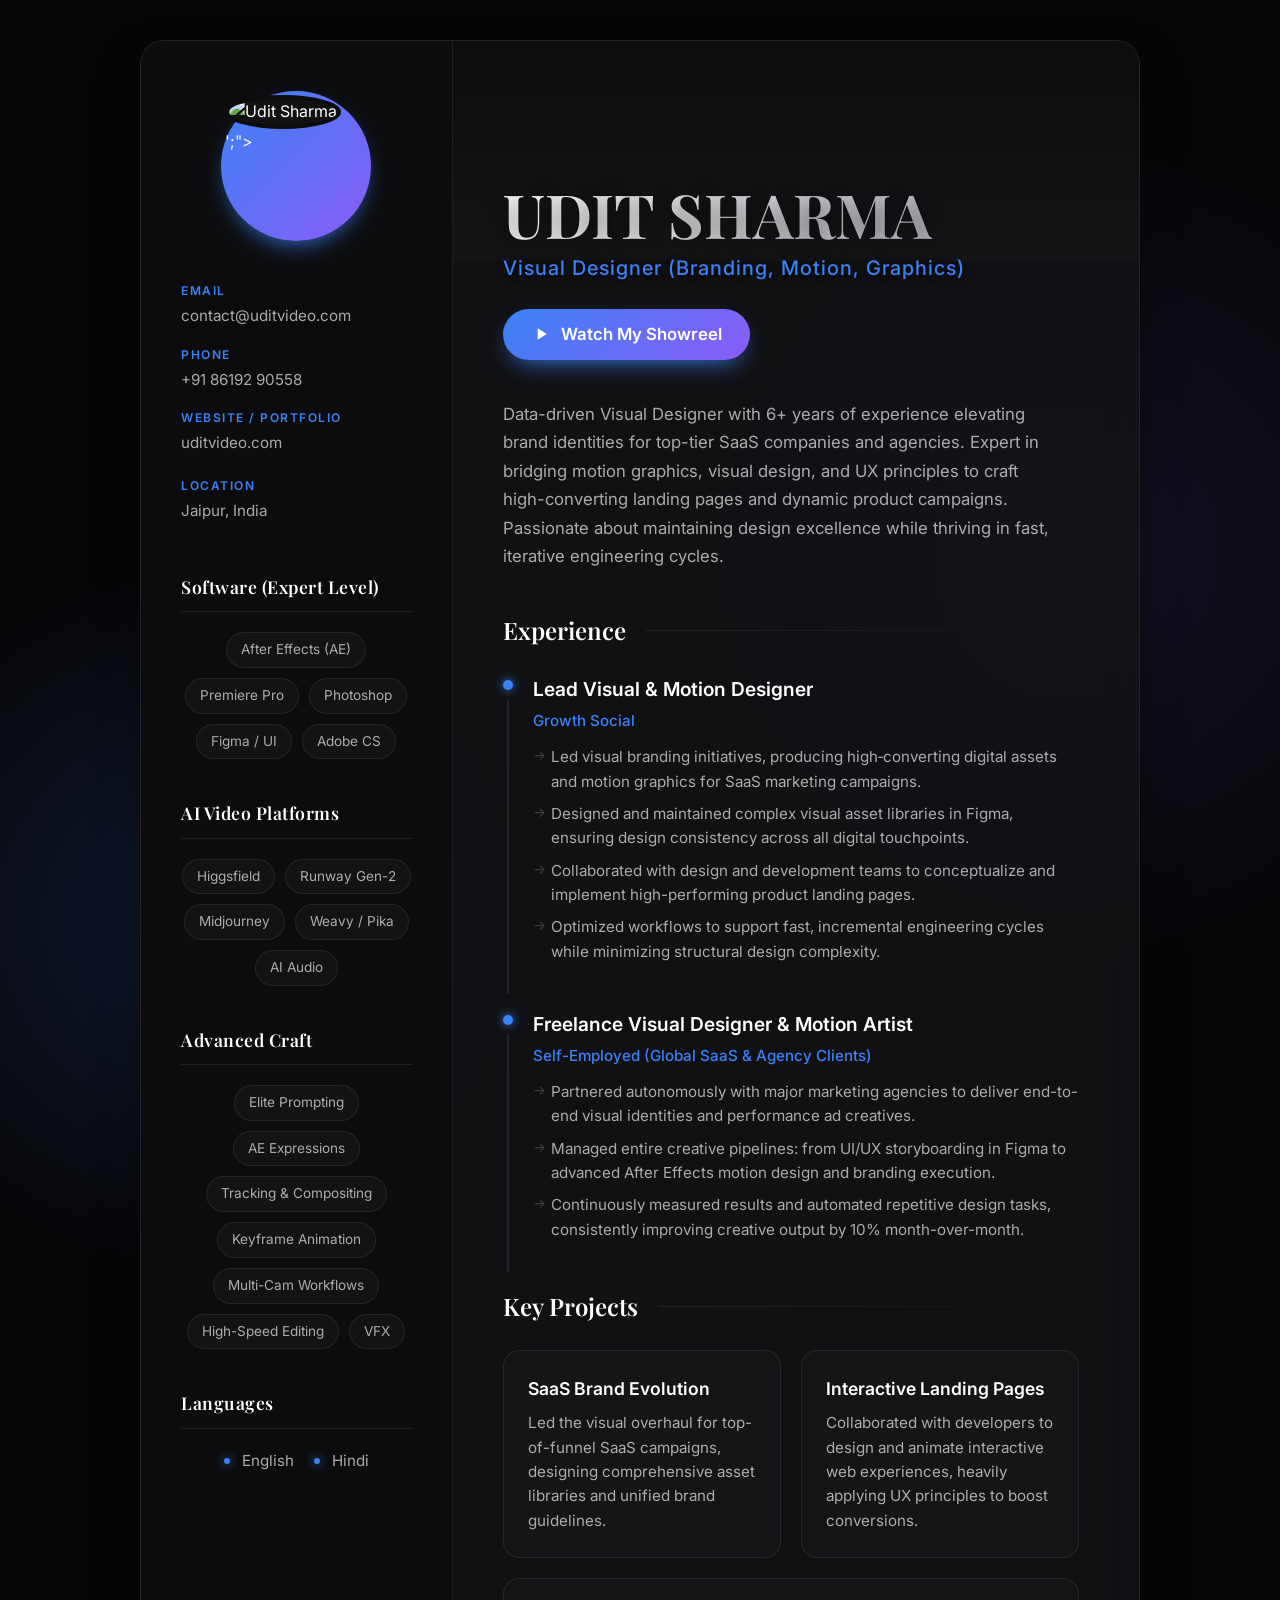
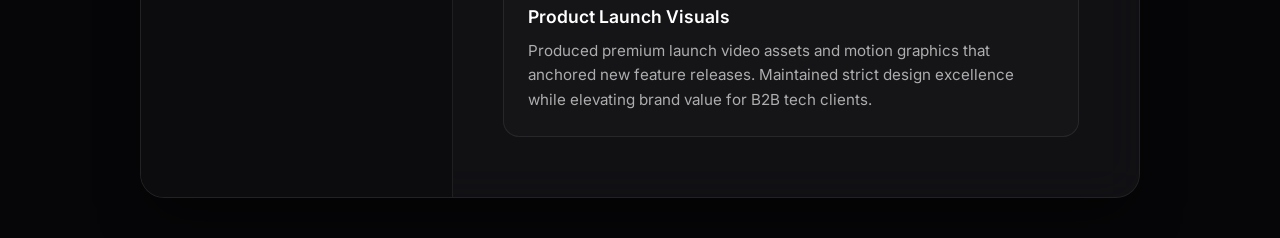
==== resume.html @ 6cc9e0fa "Initial commit of Million-Dollar Portfolio" ====
<!DOCTYPE html>
<html lang="en">
<head>
    <meta charset="UTF-8">
    <meta name="viewport" content="width=device-width, initial-scale=1.0">
    <title>Udit Sharma | AI Video Engineer & Visual Designer</title>
    <link href="https://fonts.googleapis.com/css2?family=Inter:wght@300;400;500;600;700&family=Playfair+Display:ital,wght@0,400;0,600;0,700;1,400&display=swap" rel="stylesheet">
    <style>
        :root {
            --font-heading: 'Playfair Display', serif;
            --font-body: 'Inter', sans-serif;
            --bg-color: #060608;
            --surface-color: #0c0c0e;
            --text-main: #ffffff;
            --text-muted: rgba(255, 255, 255, 0.65);
            --accent-color: #3b82f6;
            --accent-glow: rgba(59, 130, 246, 0.15);
            --border-color: rgba(255, 255, 255, 0.08);
        }

        h1, h2, h3, h4, h5, h6, .name, .section-title, .section-title-sm {
            font-family: var(--font-heading) !important;
        }

        * {
            margin: 0;
            padding: 0;
            box-sizing: border-box;
        }

        body {
            font-family: var(--font-body);
            background-color: var(--bg-color);
            -webkit-print-color-adjust: exact;
            print-color-adjust: exact;
            color: var(--text-main);
            line-height: 1.6;
            -webkit-font-smoothing: antialiased;
            background-image: 
                radial-gradient(circle at 15% 50%, var(--accent-glow), transparent 25%),
                radial-gradient(circle at 85% 30%, rgba(139, 92, 246, 0.1), transparent 25%);
            min-height: 100vh;
            display: flex;
            justify-content: center;
            padding: 40px 20px;
        }

        .resume-container {
            max-width: 1000px;
            width: 100%;
            background: rgba(21, 21, 24, 0.7);
            backdrop-filter: blur(20px);
            border: 1px solid var(--border-color);
            border-radius: 24px;
            display: grid;
            grid-template-columns: 1fr 2.2fr;
            overflow: hidden;
            box-shadow: 0 25px 50px -12px rgba(0, 0, 0, 0.5);
            animation: fadeIn 0.8s ease-out;
        }

        @keyframes fadeIn {
            from { opacity: 0; transform: translateY(20px); }
            to { opacity: 1; transform: translateY(0); }
        }

        /* --- Left Column --- */
        .sidebar {
            background-color: var(--surface-color);
            padding: 50px 40px;
            border-right: 1px solid var(--border-color);
            position: relative;
            z-index: 10;
        }

        .profile-container {
            width: 150px;
            height: 150px;
            margin: 0 auto 40px auto;
            border-radius: 50%;
            padding: 4px;
            background: linear-gradient(135deg, var(--accent-color), #8b5cf6);
            box-shadow: 0 10px 25px -10px var(--accent-color);
        }

        .profile-img {
            width: 100%;
            height: 100%;
            border-radius: 50%;
            object-fit: cover;
            border: 4px solid var(--surface-color);
            background-color: #111; /* Fallback if missing */
        }

        .contact-info {
            margin-bottom: 50px;
        }

        .contact-item {
            margin-bottom: 16px;
            display: flex;
            flex-direction: column;
            text-decoration: none;
            color: var(--text-muted);
            font-size: 0.95rem;
            transition: color 0.3s;
        }

        .contact-item:hover {
            color: var(--text-main);
        }

        .contact-label {
            font-size: 0.75rem;
            text-transform: uppercase;
            letter-spacing: 1.5px;
            color: var(--accent-color);
            margin-bottom: 4px;
            font-weight: 600;
        }

        .section-title-sm {
            font-size: 1.1rem;
            font-weight: 600;
            margin-bottom: 20px;
            padding-bottom: 10px;
            border-bottom: 1px solid var(--border-color);
            color: var(--text-main);
            letter-spacing: 0.5px;
        }

        .pill-list {
            display: flex;
            flex-wrap: wrap;
            gap: 10px;
            margin-bottom: 40px;
        }

        .pill {
            background: rgba(255, 255, 255, 0.03);
            border: 1px solid var(--border-color);
            padding: 6px 14px;
            border-radius: 20px;
            font-size: 0.85rem;
            color: var(--text-muted);
            transition: all 0.3s ease;
            cursor: default;
        }

        .pill:hover {
            background: var(--accent-color);
            color: white;
            border-color: var(--accent-color);
            transform: translateY(-2px);
        }

        .language-item {
            display: flex;
            align-items: center;
            margin-bottom: 12px;
            font-size: 0.95rem;
            color: var(--text-muted);
        }
        
        .language-item::before {
            content: '';
            width: 6px;
            height: 6px;
            background: var(--accent-color);
            border-radius: 50%;
            margin-right: 12px;
            box-shadow: 0 0 10px var(--accent-color);
        }

        /* --- Right Column --- */
        .main-content {
            position: relative;
            background: rgba(21, 21, 24, 0.4);
        }

        .cover-image-container {
            width: 100%;
            height: 220px;
            position: relative;
            background-color: #0c0c0e; /* Fallback */
        }

        .cover-img {
            width: 100%;
            height: auto;
            position: absolute;
            top: -150px;
            left: 0;
            opacity: 0.8;
            mix-blend-mode: lighten;
        }

        .cover-gradient {
            position: absolute;
            inset: 0;
            background: linear-gradient(to bottom, transparent 0%, rgba(21, 21, 24, 1) 100%);
        }

        .content-inner {
            padding: 0 60px 60px 50px;
            position: relative;
            z-index: 5;
            margin-top: -80px;
        }

        .header {
            margin-bottom: 25px;
        }

        .name {
            font-size: 3.8rem;
            font-weight: 700;
            line-height: 1.1;
            margin-bottom: 4px;
            background: linear-gradient(to right, #ffffff, #a1a1aa);
            -webkit-background-clip: text;
            -webkit-text-fill-color: transparent;
            text-shadow: 0 4px 20px rgba(0,0,0,0.5);
        }

        .title {
            font-size: 1.25rem;
            color: var(--accent-color);
            font-weight: 500;
            letter-spacing: 1px;
            text-shadow: 0 2px 10px rgba(0,0,0,0.5);
        }

        .showreel-btn {
            display: inline-flex;
            align-items: center;
            gap: 10px;
            background: linear-gradient(135deg, var(--accent-color), #8b5cf6);
            color: white;
            text-decoration: none;
            padding: 12px 28px;
            border-radius: 30px;
            font-weight: 600;
            font-size: 1.05rem;
            margin-bottom: 40px;
            transition: transform 0.3s, box-shadow 0.3s;
            box-shadow: 0 10px 25px -10px var(--accent-color);
        }

        .showreel-btn:hover {
            transform: translateY(-3px);
            box-shadow: 0 15px 30px -10px var(--accent-color);
        }

        .showreel-btn svg {
            width: 20px;
            height: 20px;
            fill: currentColor;
        }

        .summary {
            font-size: 1.05rem;
            color: var(--text-muted);
            margin-bottom: 40px;
            max-width: 95%;
            line-height: 1.7;
        }

        .section-title {
            font-size: 1.5rem;
            font-weight: 600;
            margin-bottom: 25px;
            display: flex;
            align-items: center;
        }

        .section-title::after {
            content: '';
            flex: 1;
            height: 1px;
            background: linear-gradient(to right, var(--border-color), transparent);
            margin-left: 20px;
        }

        .timeline-item {
            position: relative;
            padding-left: 30px;
            margin-bottom: 45px;
        }

        .timeline-item::before {
            content: '';
            position: absolute;
            left: 0;
            top: 6px;
            width: 10px;
            height: 10px;
            border-radius: 50%;
            background: var(--accent-color);
            box-shadow: 0 0 10px var(--accent-color);
        }

        .timeline-item::after {
            content: '';
            position: absolute;
            left: 4px;
            top: 25px;
            bottom: -30px;
            width: 2px;
            background: var(--border-color);
        }

        .timeline-item:last-child::after {
            display: none;
        }

        .job-title {
            font-size: 1.2rem;
            font-weight: 600;
            margin-bottom: 4px;
        }

        .company {
            font-size: 0.95rem;
            color: var(--accent-color);
            margin-bottom: 12px;
            font-weight: 500;
        }

        .task-list {
            list-style: none;
        }

        .task-list li {
            color: var(--text-muted);
            margin-bottom: 8px;
            font-size: 0.95rem;
            position: relative;
            padding-left: 18px;
            transition: color 0.2s;
        }

        .task-list li:hover {
            color: var(--text-main);
        }

        .task-list li::before {
            content: '→';
            position: absolute;
            left: 0;
            color: rgba(255,255,255,0.2);
            font-size: 0.9em;
        }

        .project-grid {
            display: grid;
            grid-template-columns: 1fr 1fr;
            gap: 20px;
        }

        .project-card {
            background: rgba(255, 255, 255, 0.02);
            border: 1px solid var(--border-color);
            border-radius: 16px;
            padding: 24px;
            transition: transform 0.3s ease, background 0.3s ease, border-color 0.3s ease;
            position: relative;
            overflow: hidden;
        }

        .project-card::before {
            content: '';
            position: absolute;
            top: 0; left: 0; right: 0; height: 3px;
            background: linear-gradient(90deg, var(--accent-color), #8b5cf6);
            opacity: 0;
            transition: opacity 0.3s ease;
        }

        .project-card:hover {
            transform: translateY(-5px);
            background: rgba(255, 255, 255, 0.04);
            border-color: rgba(255, 255, 255, 0.1);
        }

        .project-card:hover::before {
            opacity: 1;
        }

        .project-name {
            font-size: 1.1rem;
            font-weight: 600;
            margin-bottom: 8px;
            color: #fff;
        }

        .project-desc {
            font-size: 0.95rem;
            color: var(--text-muted);
        }

        @media (max-width: 850px) {
            .resume-container {
                grid-template-columns: 1fr;
            }
            .sidebar {
                border-right: none;
                border-bottom: 1px solid var(--border-color);
                display: flex;
                flex-direction: column;
                align-items: center;
                text-align: center;
            }
            .profile-container {
                margin: 0 auto 30px auto;
            }
            .content-inner {
                padding: 0 40px 40px 40px;
            }
            body {
                padding: 20px 10px;
            }
            .project-grid {
                grid-template-columns: 1fr;
            }
        }

        @page {
            size: A4 portrait;
            margin: 0;
        }
        @media print {
            * {
                -webkit-print-color-adjust: exact !important;
                color-adjust: exact !important;
                print-color-adjust: exact !important;
                box-shadow: none !important;
                text-shadow: none !important;
                backdrop-filter: none !important;
            }
            body {
                background-color: var(--bg-color) !important;
                background-image: none !important;
                padding: 40px !important;
                zoom: 0.75;
            }
            .resume-container {
                max-width: 1000px !important;
                width: 1000px !important;
                margin: 0 auto;
                border: none !important;
                background: #151518 !important;
            }
            .name {
                background: transparent !important;
                -webkit-background-clip: border-box !important;
                -webkit-text-fill-color: #f4f4f5 !important;
                color: #f4f4f5 !important;
            }
            .showreel-btn {
                background: transparent !important;
                border: 2px solid var(--accent-color) !important;
                color: var(--accent-color) !important;
            }
            .profile-container {
                background: transparent !important;
                padding: 0 !important;
            }
            .cover-img {
                mix-blend-mode: normal !important;
                opacity: 0.4 !important;
            }
            .cover-gradient {
                background: rgba(21, 21, 24, 0.6) !important;
            }
            .project-card::before {
                display: none !important;
            }
            .section-title::after {
                background: var(--border-color) !important;
            }
            .language-item::before {
                content: '•' !important;
                background: transparent !important;
                background-color: transparent !important;
                border-radius: 0 !important;
                color: var(--accent-color) !important;
                width: auto !important;
                height: auto !important;
                font-size: 1.5rem !important;
                line-height: 1 !important;
                margin-right: 8px !important;
                box-shadow: none !important;
            }
            .timeline-item::before {
                content: '•' !important;
                background: none !important;
                color: var(--accent-color) !important;
                width: auto !important;
                height: auto !important;
                font-size: 1.5rem !important;
                line-height: 1 !important;
                box-shadow: none !important;
                left: -2px !important;
                top: 2px !important;
            }
        }
    </style>
</head>
<body>

    <div class="resume-container">
        
        <!-- Left Sidebar -->
        <div class="sidebar">
            <div class="profile-container">
                <!-- IMPORTANT: Save your portrait image as profile.jpg in the same folder -->
                <img src="./portfolio_website/assets/profile_stylized.png" alt="Udit Sharma" class="profile-img"><circle cx=\'12\' cy=\'8\' r=\'5\'/><path d=\'M20 21a8 8 0 1 0-16 0\'/></svg>';">
            </div>

            <div class="contact-info">
                <a href="mailto:contact@uditvideo.com" class="contact-item">
                    <span class="contact-label">Email</span>
                    contact@uditvideo.com
                </a>
                <a href="tel:+918619290558" class="contact-item">
                    <span class="contact-label">Phone</span>
                    +91 86192 90558
                </a>
                <a href="https://uditvideo.com" target="_blank" class="contact-item">
                    <span class="contact-label">Website / Portfolio</span>
                    uditvideo.com
                </a>
                <!-- Optional Social Link Placeholder -->
                <!--
                <a href="https://linkedin.com/in/yourprofile" target="_blank" class="contact-item">
                    <span class="contact-label">LinkedIn</span>
                    linkedin.com/in/udit
                </a>
                -->
                <div class="contact-item" style="margin-top: 20px;">
                    <span class="contact-label">Location</span>
                    Jaipur, India
                </div>
            </div>

            <h3 class="section-title-sm">Software (Expert Level)</h3>
            <div class="pill-list" style="justify-content: center;">
                <span class="pill">After Effects (AE)</span>
                <span class="pill">Premiere Pro</span>
                <span class="pill">Photoshop</span>
                <span class="pill">Figma / UI</span>
                <span class="pill">Adobe CS</span>
            </div>

            <h3 class="section-title-sm">AI Video Platforms</h3>
            <div class="pill-list" style="justify-content: center;">
                <span class="pill">Higgsfield</span>
                <span class="pill">Runway Gen-2</span>
                <span class="pill">Midjourney</span>
                <span class="pill">Weavy / Pika</span>
                <span class="pill">AI Audio</span>
            </div>

            <h3 class="section-title-sm">Advanced Craft</h3>
            <div class="pill-list" style="justify-content: center;">
                <span class="pill">Elite Prompting</span>
                <span class="pill">AE Expressions</span>
                <span class="pill">Tracking & Compositing</span>
                <span class="pill">Keyframe Animation</span>
                <span class="pill">Multi-Cam Workflows</span>
                <span class="pill">High-Speed Editing</span>
                <span class="pill">VFX</span>
            </div>

            <h3 class="section-title-sm">Languages</h3>
            <div style="display: flex; gap: 20px; justify-content: center;">
                <div class="language-item">English</div>
                <div class="language-item">Hindi</div>
            </div>
        </div>

        <!-- Main Content (Right) -->
        <div class="main-content">
            
            <div class="cover-image-container">
                <!-- IMPORTANT: Save your workspace image as cover.jpg in the same folder -->
                <img src="./portfolio_website/assets/hero_image.png" alt="Workspace Setup" class="cover-img">
                <div class="cover-gradient"></div>
            </div>

            <div class="content-inner">
                <div class="header">
                    <h1 class="name">UDIT SHARMA</h1>
                    <div class="title">Visual Designer (Branding, Motion, Graphics)</div>
                </div>

                <a href="https://uditvideo.com/showreel" target="_blank" class="showreel-btn">
                    <svg viewBox="0 0 24 24">
                        <path d="M8 5v14l11-7z"/>
                    </svg>
                    Watch My Showreel
                </a>

                <p class="summary">
                    Data-driven Visual Designer with 6+ years of experience elevating brand identities for top-tier SaaS companies and agencies. Expert in bridging motion graphics, visual design, and UX principles to craft high-converting landing pages and dynamic product campaigns. Passionate about maintaining design excellence while thriving in fast, iterative engineering cycles.
                </p>

                <h2 class="section-title">Experience</h2>
                <div class="timeline-item">
                    <div class="job-title">Lead Visual & Motion Designer</div>
                    <div class="company">Growth Social</div>
                    <ul class="task-list">
                        <li>Led visual branding initiatives, producing high‑converting digital assets and motion graphics for SaaS marketing campaigns.</li>
                        <li>Designed and maintained complex visual asset libraries in Figma, ensuring design consistency across all digital touchpoints.</li>
                        <li>Collaborated with design and development teams to conceptualize and implement high-performing product landing pages.</li>
                        <li>Optimized workflows to support fast, incremental engineering cycles while minimizing structural design complexity.</li>
                    </ul>
                </div>

                <div class="timeline-item">
                    <div class="job-title">Freelance Visual Designer & Motion Artist</div>
                    <div class="company">Self-Employed (Global SaaS & Agency Clients)</div>
                    <ul class="task-list">
                        <li>Partnered autonomously with major marketing agencies to deliver end-to-end visual identities and performance ad creatives.</li>
                        <li>Managed entire creative pipelines: from UI/UX storyboarding in Figma to advanced After Effects motion design and branding execution.</li>
                        <li>Continuously measured results and automated repetitive design tasks, consistently improving creative output by 10% month-over-month.</li>
                    </ul>
                </div>

                <h2 class="section-title">Key Projects</h2>
                
                <div class="project-grid">
                    <div class="project-card">
                        <div class="project-name">SaaS Brand Evolution</div>
                        <div class="project-desc">Led the visual overhaul for top-of-funnel SaaS campaigns, designing comprehensive asset libraries and unified brand guidelines.</div>
                    </div>

                    <div class="project-card">
                        <div class="project-name">Interactive Landing Pages</div>
                        <div class="project-desc">Collaborated with developers to design and animate interactive web experiences, heavily applying UX principles to boost conversions.</div>
                    </div>

                    <div class="project-card" style="grid-column: 1 / -1;">
                        <div class="project-name">Product Launch Visuals</div>
                        <div class="project-desc">Produced premium launch video assets and motion graphics that anchored new feature releases. Maintained strict design excellence while elevating brand value for B2B tech clients.</div>
                    </div>
                </div>
            </div>

        </div>
    </div>

</body>
</html>
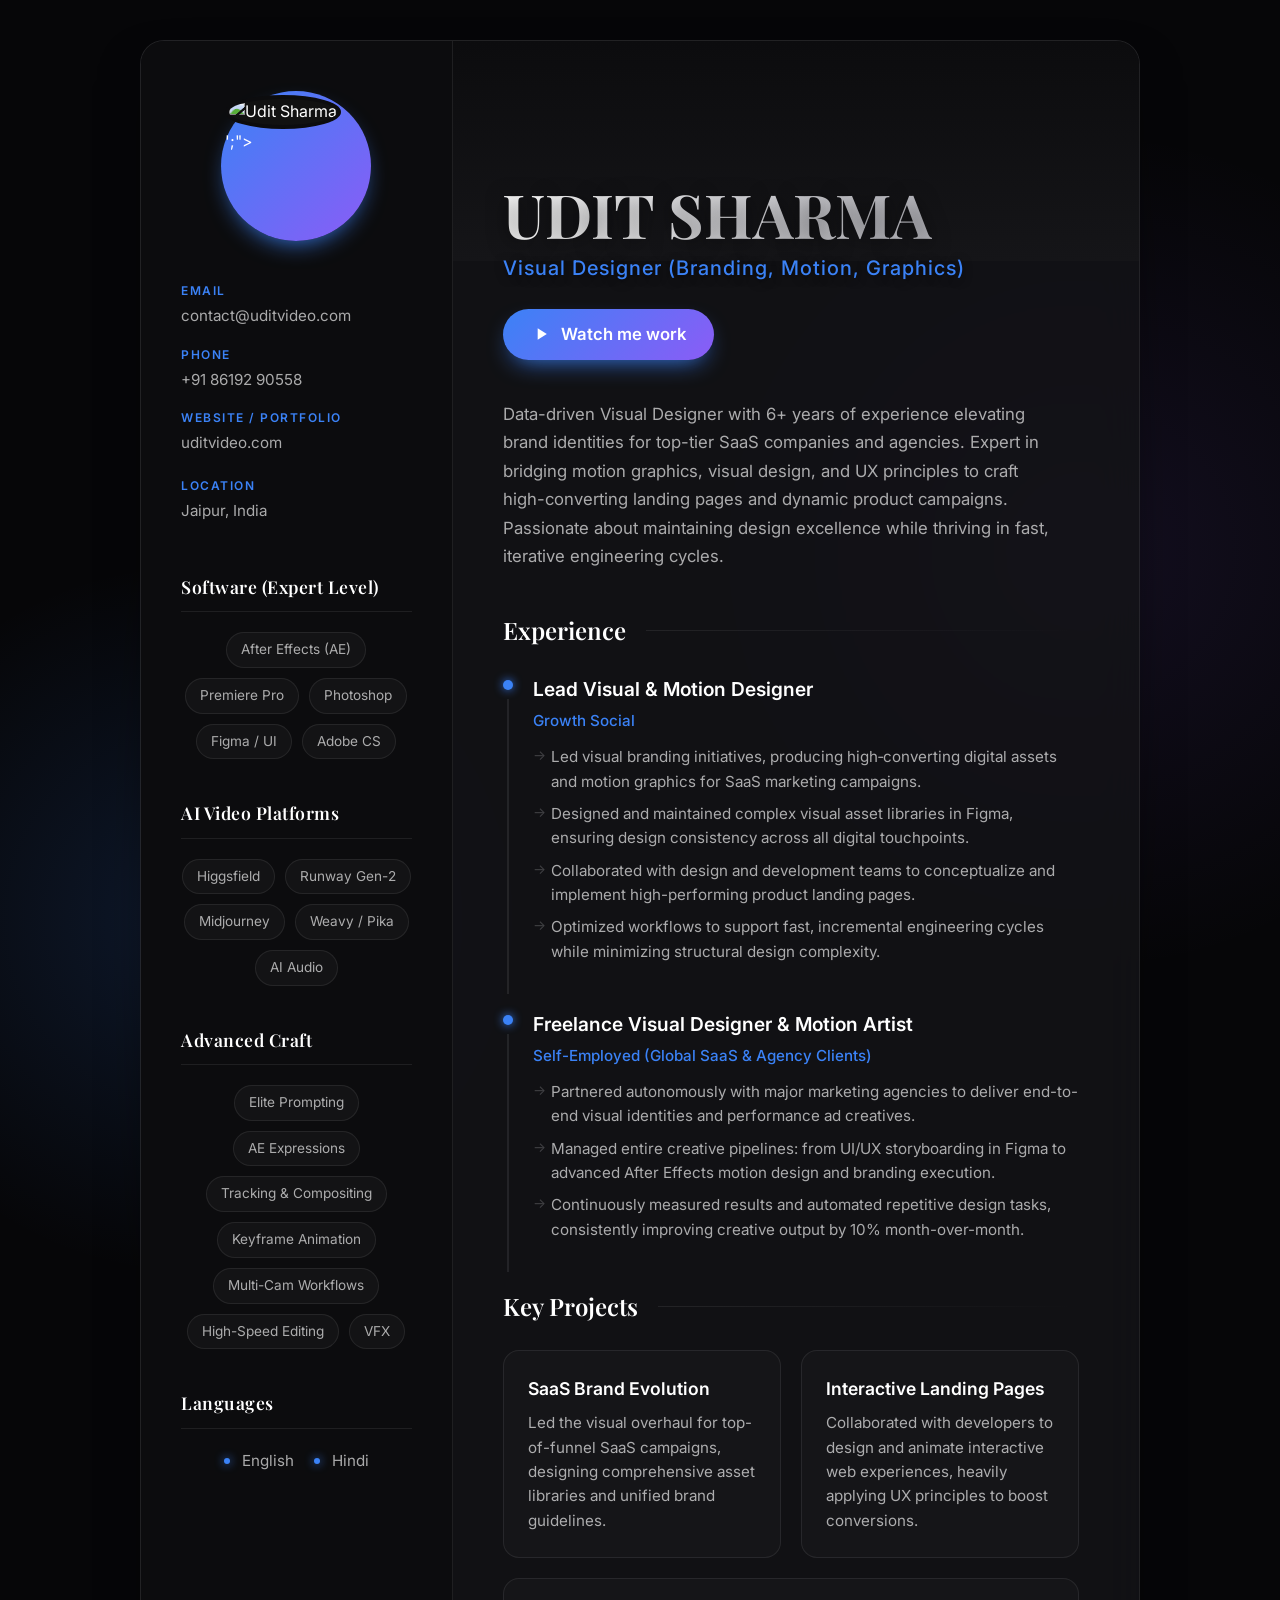
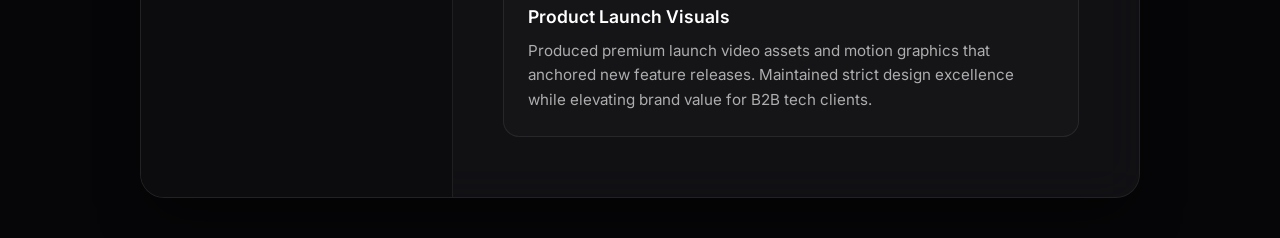
==== commit b7ddded2: "Add premium minimal grid background overlay" ====
--- a/resume.html
+++ b/resume.html
@@ -595,11 +595,11 @@
                     <div class="title">Visual Designer (Branding, Motion, Graphics)</div>
                 </div>
 
-                <a href="https://uditvideo.com/showreel" target="_blank" class="showreel-btn">
+                <a href="https://uditvideo.com/#work" target="_blank" class="showreel-btn">
                     <svg viewBox="0 0 24 24">
                         <path d="M8 5v14l11-7z"/>
                     </svg>
-                    Watch My Showreel
+                    Watch me work
                 </a>
 
                 <p class="summary">
